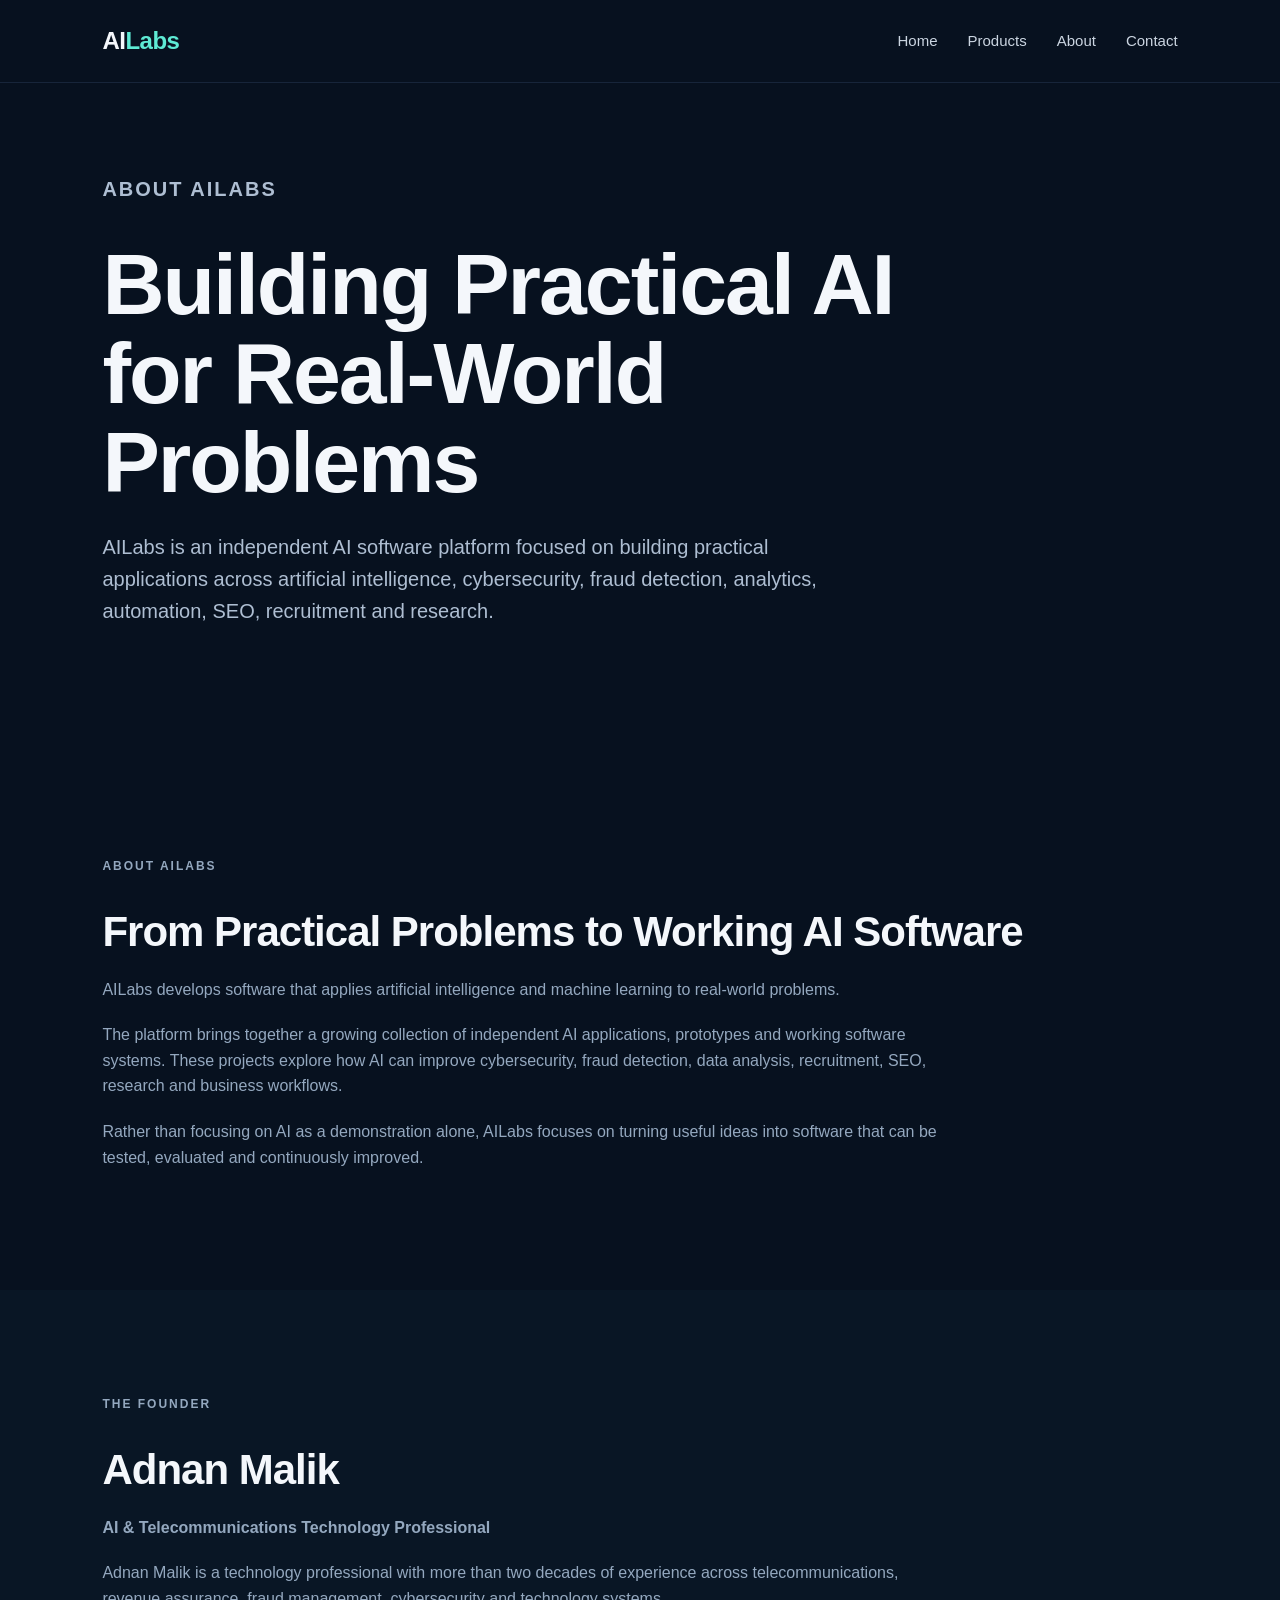
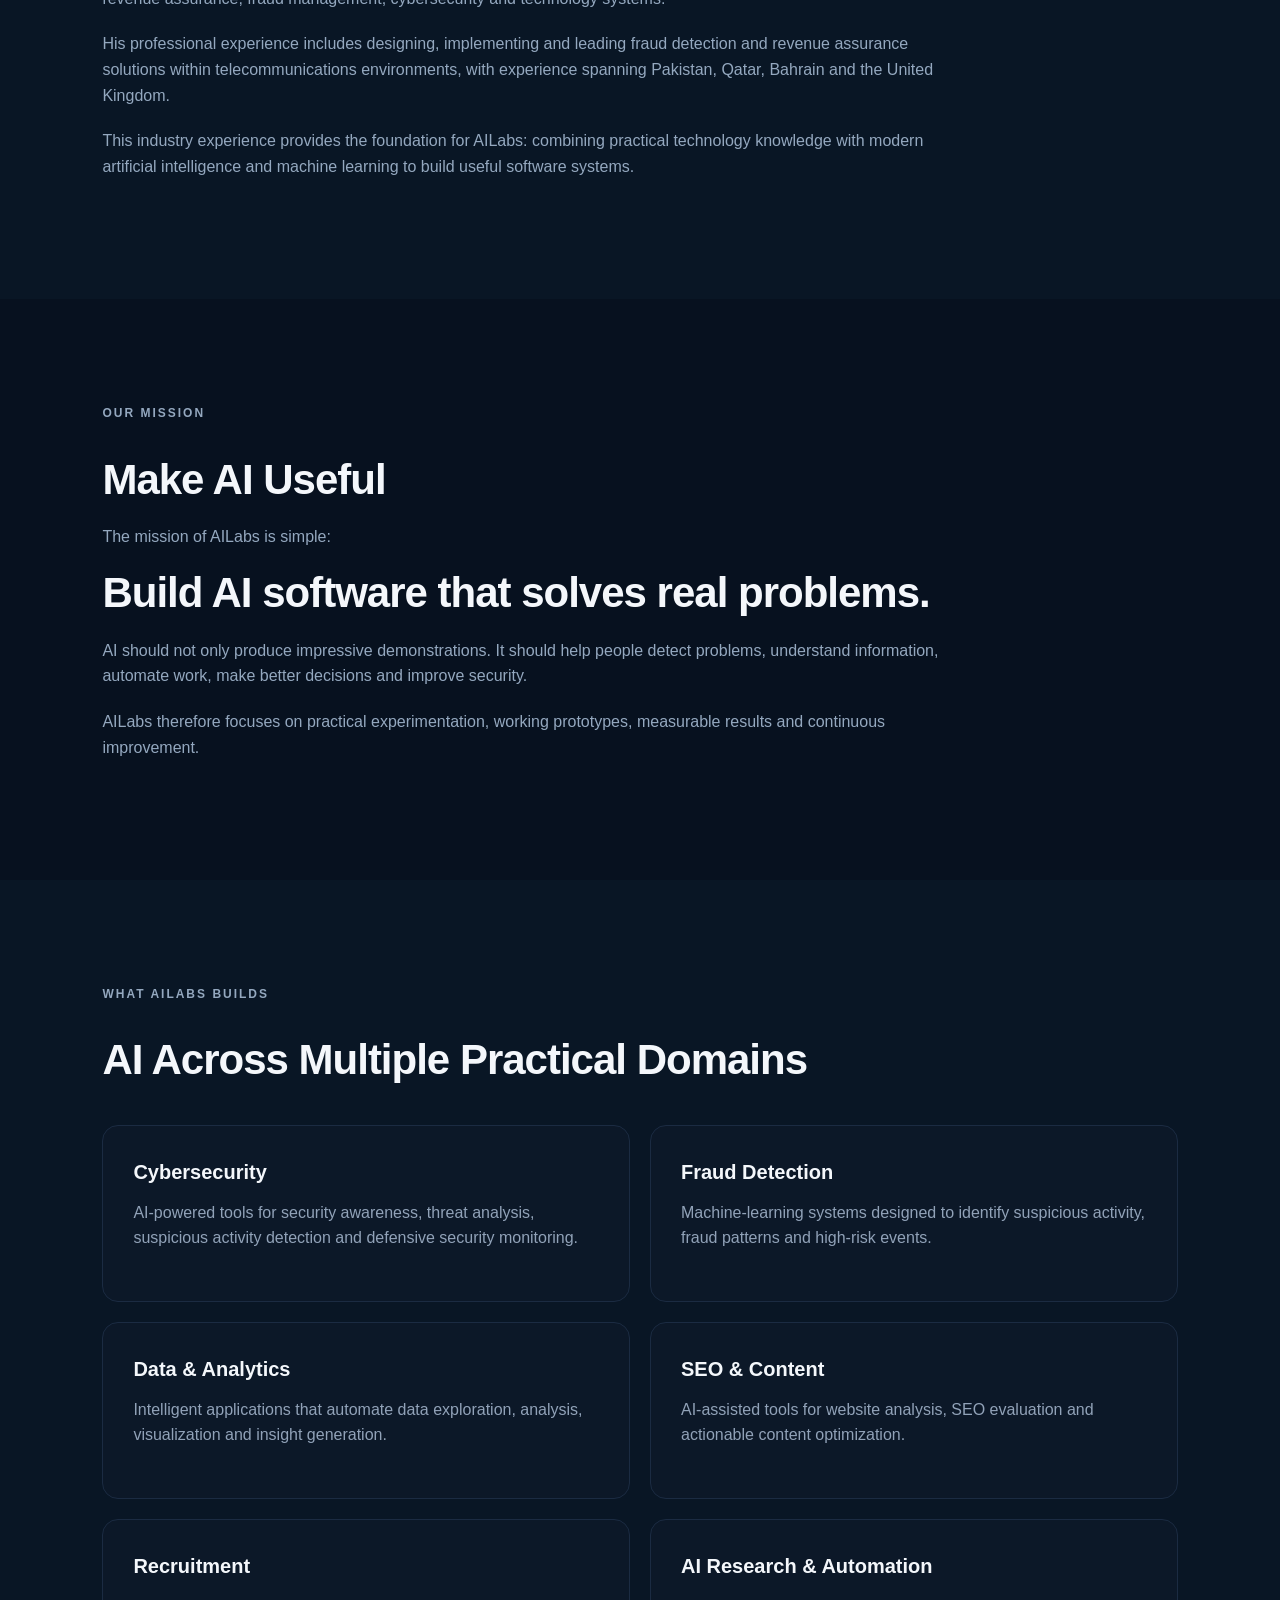
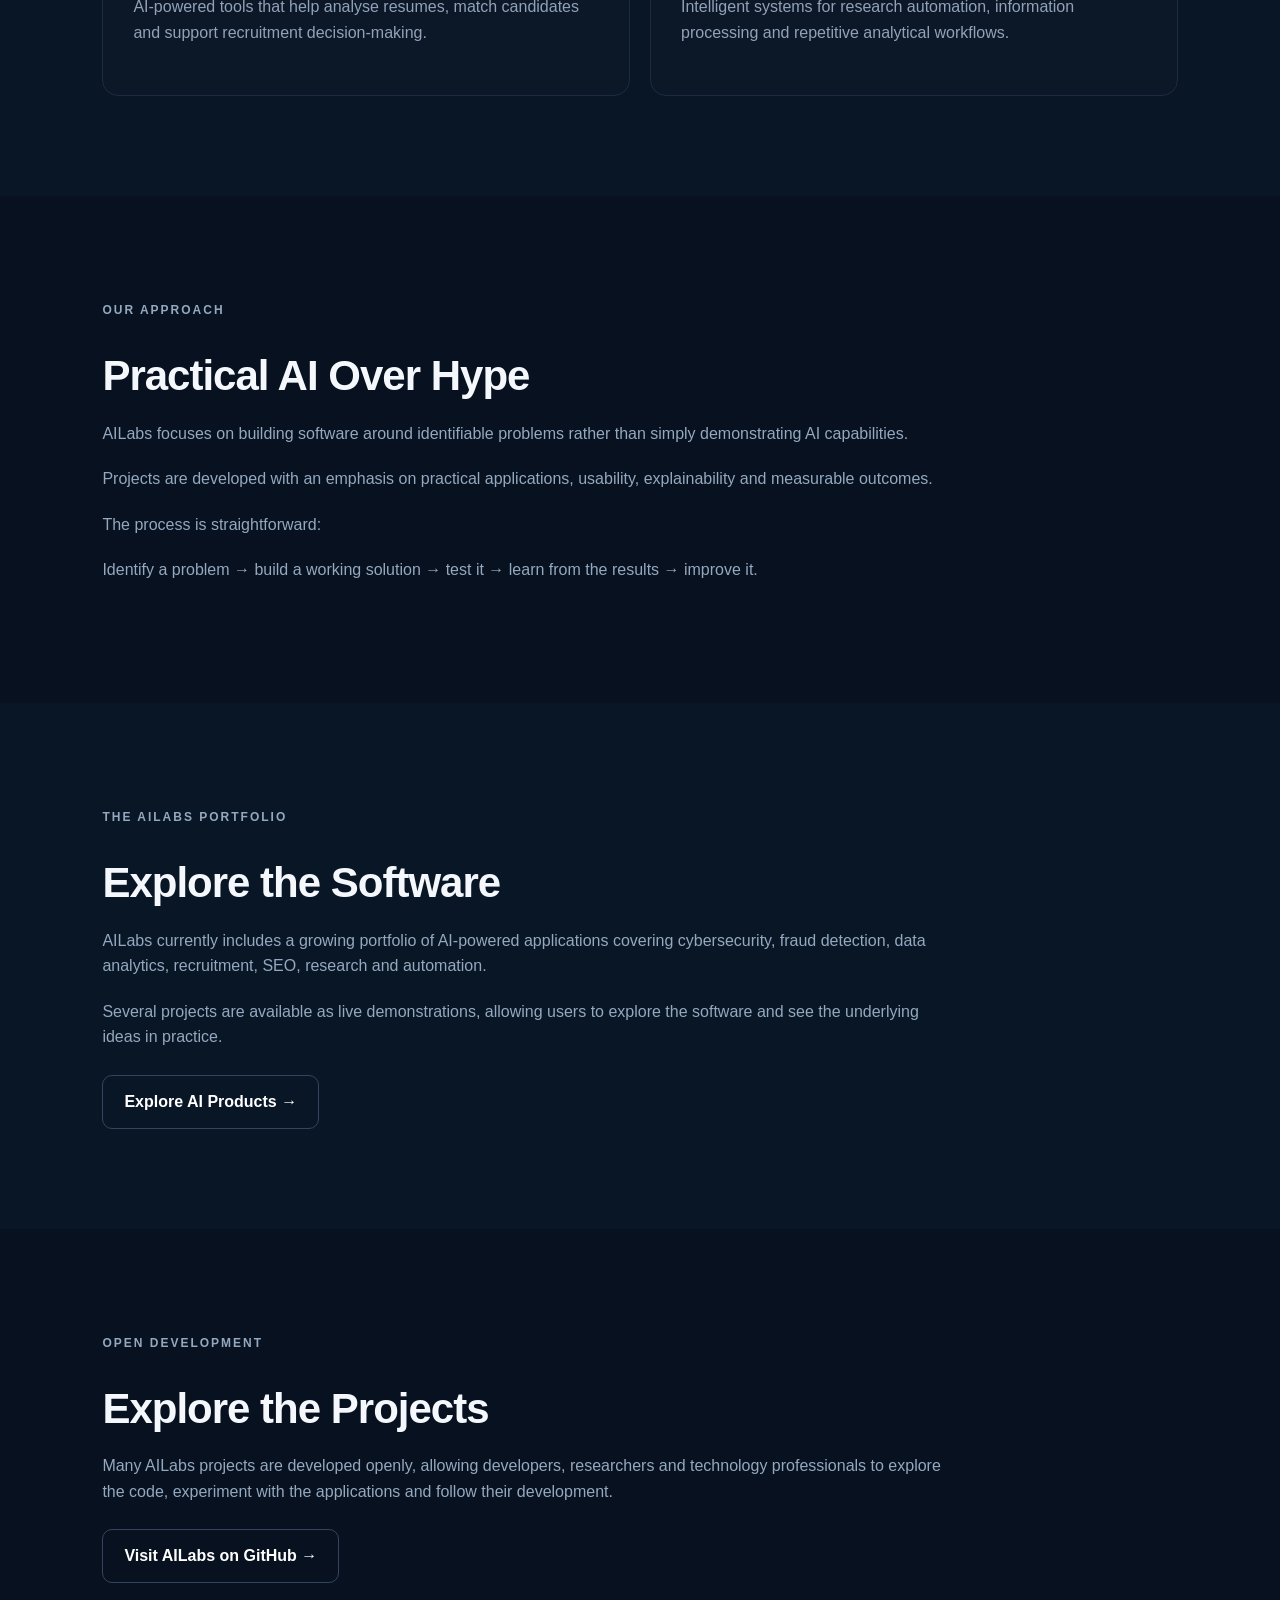
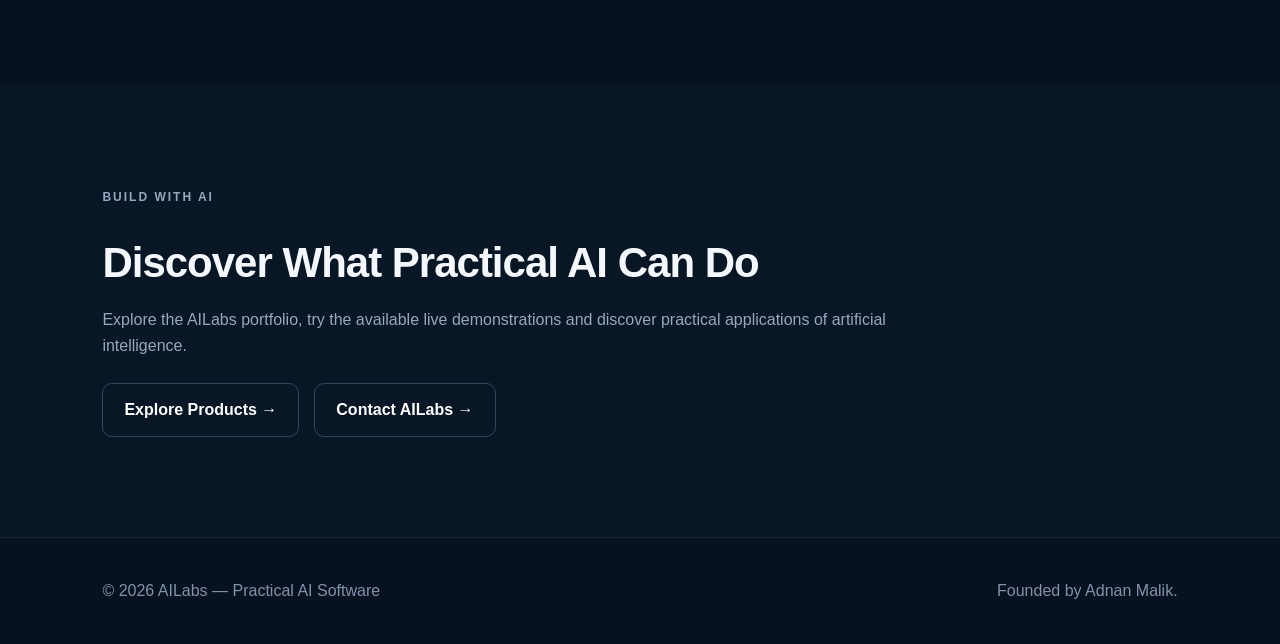
==== about.html @ 72bfc6b1 "Initial AILabs website" ====
<!DOCTYPE html>
<html lang="en">

<head>

    <meta charset="UTF-8">

    <meta
        name="viewport"
        content="width=device-width, initial-scale=1.0"
    >

    <title>About AILabs | Practical AI Software</title>

    <meta
        name="description"
        content="Learn about AILabs and its founder Adnan Malik, building practical AI software for cybersecurity, fraud detection, analytics, automation, SEO and intelligent systems."
    >

    <link
        rel="stylesheet"
        href="css/style.css"
    >

</head>


<body>


    <!-- Navigation -->

    <header>

        <nav class="navbar">

            <div class="logo">
                AI<span>Labs</span>
            </div>

            <div class="nav-links">

                <a href="index.html">
                    Home
                </a>

                <a href="products.html">
                    Products
                </a>

                <a href="about.html">
                    About
                </a>

                <a href="contact.html">
                    Contact
                </a>

            </div>

        </nav>

    </header>



    <!-- About Hero -->

    <section class="hero">

        <div class="hero-content">

            <p class="eyebrow">
                ABOUT AILABS
            </p>

            <h1>
                Building Practical AI
                for Real-World Problems
            </h1>

            <p class="hero-text">

                AILabs is an independent AI software platform focused
                on building practical applications across artificial
                intelligence, cybersecurity, fraud detection, analytics,
                automation, SEO, recruitment and research.

            </p>

        </div>

    </section>



    <!-- About AILabs -->

    <section class="section">

        <div class="section-content">

            <p class="eyebrow">
                ABOUT AILABS
            </p>

            <h2>
                From Practical Problems to Working AI Software
            </h2>

            <p>

                AILabs develops software that applies artificial
                intelligence and machine learning to real-world
                problems.

            </p>

            <p>

                The platform brings together a growing collection of
                independent AI applications, prototypes and working
                software systems. These projects explore how AI can
                improve cybersecurity, fraud detection, data analysis,
                recruitment, SEO, research and business workflows.

            </p>

            <p>

                Rather than focusing on AI as a demonstration alone,
                AILabs focuses on turning useful ideas into software
                that can be tested, evaluated and continuously improved.

            </p>

        </div>

    </section>



    <!-- Founder -->

    <section class="section section-alt">

        <div class="section-content">

            <p class="eyebrow">
                THE FOUNDER
            </p>

            <h2>
                Adnan Malik
            </h2>

            <p>

                <strong>
                    AI & Telecommunications Technology Professional
                </strong>

            </p>

            <p>

                Adnan Malik is a technology professional with more than
                two decades of experience across telecommunications,
                revenue assurance, fraud management, cybersecurity and
                technology systems.

            </p>

            <p>

                His professional experience includes designing,
                implementing and leading fraud detection and revenue
                assurance solutions within telecommunications
                environments, with experience spanning Pakistan,
                Qatar, Bahrain and the United Kingdom.

            </p>

            <p>

                This industry experience provides the foundation for
                AILabs: combining practical technology knowledge with
                modern artificial intelligence and machine learning
                to build useful software systems.

            </p>

        </div>

    </section>



    <!-- Mission -->

    <section class="section">

        <div class="section-content">

            <p class="eyebrow">
                OUR MISSION
            </p>

            <h2>
                Make AI Useful
            </h2>

            <p>

                The mission of AILabs is simple:

            </p>

            <h2>
                Build AI software that solves real problems.
            </h2>

            <p>

                AI should not only produce impressive demonstrations.
                It should help people detect problems, understand
                information, automate work, make better decisions and
                improve security.

            </p>

            <p>

                AILabs therefore focuses on practical experimentation,
                working prototypes, measurable results and continuous
                improvement.

            </p>

        </div>

    </section>



    <!-- What We Build -->

    <section class="section section-alt">

        <div class="section-content">

            <p class="eyebrow">
                WHAT AILABS BUILDS
            </p>

            <h2>
                AI Across Multiple Practical Domains
            </h2>


            <div class="cards">


                <div class="card">

                    <h3>
                        Cybersecurity
                    </h3>

                    <p>

                        AI-powered tools for security awareness,
                        threat analysis, suspicious activity detection
                        and defensive security monitoring.

                    </p>

                </div>



                <div class="card">

                    <h3>
                        Fraud Detection
                    </h3>

                    <p>

                        Machine-learning systems designed to identify
                        suspicious activity, fraud patterns and
                        high-risk events.

                    </p>

                </div>



                <div class="card">

                    <h3>
                        Data & Analytics
                    </h3>

                    <p>

                        Intelligent applications that automate data
                        exploration, analysis, visualization and
                        insight generation.

                    </p>

                </div>



                <div class="card">

                    <h3>
                        SEO & Content
                    </h3>

                    <p>

                        AI-assisted tools for website analysis,
                        SEO evaluation and actionable content
                        optimization.

                    </p>

                </div>



                <div class="card">

                    <h3>
                        Recruitment
                    </h3>

                    <p>

                        AI-powered tools that help analyse resumes,
                        match candidates and support recruitment
                        decision-making.

                    </p>

                </div>



                <div class="card">

                    <h3>
                        AI Research & Automation
                    </h3>

                    <p>

                        Intelligent systems for research automation,
                        information processing and repetitive
                        analytical workflows.

                    </p>

                </div>


            </div>

        </div>

    </section>



    <!-- Approach -->

    <section class="section">

        <div class="section-content">

            <p class="eyebrow">
                OUR APPROACH
            </p>

            <h2>
                Practical AI Over Hype
            </h2>

            <p>

                AILabs focuses on building software around identifiable
                problems rather than simply demonstrating AI
                capabilities.

            </p>

            <p>

                Projects are developed with an emphasis on practical
                applications, usability, explainability and measurable
                outcomes.

            </p>

            <p>

                The process is straightforward:

            </p>

            <p>

                Identify a problem → build a working solution →
                test it → learn from the results → improve it.

            </p>

        </div>

    </section>



    <!-- Current Products -->

    <section class="section section-alt">

        <div class="section-content">

            <p class="eyebrow">
                THE AILABS PORTFOLIO
            </p>

            <h2>
                Explore the Software
            </h2>

            <p>

                AILabs currently includes a growing portfolio of
                AI-powered applications covering cybersecurity,
                fraud detection, data analytics, recruitment, SEO,
                research and automation.

            </p>

            <p>

                Several projects are available as live demonstrations,
                allowing users to explore the software and see the
                underlying ideas in practice.

            </p>

            <div class="button-container">

                <a
                    href="products.html"
                    class="button"
                >
                    Explore AI Products →
                </a>

            </div>

        </div>

    </section>



    <!-- GitHub -->

    <section class="section">

        <div class="section-content">

            <p class="eyebrow">
                OPEN DEVELOPMENT
            </p>

            <h2>
                Explore the Projects
            </h2>

            <p>

                Many AILabs projects are developed openly, allowing
                developers, researchers and technology professionals
                to explore the code, experiment with the applications
                and follow their development.

            </p>

            <div class="button-container">

                <a
                    href="https://github.com/adnanmalik83"
                    target="_blank"
                    rel="noopener noreferrer"
                    class="button"
                >
                    Visit AILabs on GitHub →
                </a>

            </div>

        </div>

    </section>



    <!-- Final CTA -->

    <section class="section section-alt">

        <div class="section-content">

            <p class="eyebrow">
                BUILD WITH AI
            </p>

            <h2>
                Discover What Practical AI Can Do
            </h2>

            <p>

                Explore the AILabs portfolio, try the available live
                demonstrations and discover practical applications
                of artificial intelligence.

            </p>

            <div class="button-container">

                <a
                    href="products.html"
                    class="button"
                >
                    Explore Products →
                </a>

                <a
                    href="contact.html"
                    class="button"
                >
                    Contact AILabs →
                </a>

            </div>

        </div>

    </section>



    <!-- Footer -->

    <footer>

        <p>
            © 2026 AILabs — Practical AI Software
        </p>

        <p>
            Founded by Adnan Malik.
        </p>

    </footer>


</body>

</html>
---- css/style.css ----
/* =========================================================
   AILABS — GLOBAL STYLES
   Practical AI Software for Real-World Problems
   ========================================================= */


/* =========================================================
   RESET
   ========================================================= */

* {
    margin: 0;
    padding: 0;
    box-sizing: border-box;
}


/* =========================================================
   BASE
   ========================================================= */

html {
    scroll-behavior: smooth;
}

body {
    font-family: Arial, Helvetica, sans-serif;
    background: #07111f;
    color: #f4f7fb;
    line-height: 1.6;
    overflow-x: hidden;
}

a {
    transition:
        color 0.2s ease,
        background 0.2s ease,
        border-color 0.2s ease,
        transform 0.2s ease;
}

p {
    line-height: 1.6;
}


/* =========================================================
   NAVIGATION
   ========================================================= */

header {
    width: 100%;
}

.navbar {
    display: flex;
    justify-content: space-between;
    align-items: center;
    padding: 22px 8%;
    border-bottom: 1px solid #17253a;
    background: #07111f;
}

.logo {
    font-size: 24px;
    font-weight: 700;
    letter-spacing: -0.5px;
    white-space: nowrap;
}

.logo span {
    color: #5eead4;
}

nav,
.nav-links {
    display: flex;
    align-items: center;
    gap: 30px;
}

nav a,
.nav-links a {
    text-decoration: none;
    color: #cbd5e1;
    font-size: 15px;
    font-weight: 500;
}

nav a:hover,
.nav-links a:hover {
    color: #5eead4;
}


/* =========================================================
   HERO
   ========================================================= */

.hero {
    min-height: 620px;
    display: flex;
    align-items: center;
    padding: 90px 8%;
    position: relative;
}

.hero-content {
    max-width: 900px;
}

.badge,
.eyebrow {
    display: inline-block;
    color: #5eead4;
    font-size: 12px;
    font-weight: 600;
    letter-spacing: 2px;
}

.badge {
    margin-bottom: 25px;
    padding: 8px 14px;
    border: 1px solid #29405e;
    border-radius: 50px;
}

.hero h1 {
    max-width: 950px;
    font-size: clamp(48px, 7vw, 86px);
    line-height: 1.03;
    letter-spacing: -2px;
    margin-bottom: 25px;
}

.hero p,
.hero-text {
    max-width: 750px;
    font-size: 20px;
    color: #aebed2;
    margin-bottom: 35px;
}


/* =========================================================
   HERO / BUTTON ACTIONS
   ========================================================= */

.hero-actions,
.hero-buttons,
.button-container {
    display: flex;
    gap: 15px;
    flex-wrap: wrap;
    align-items: center;
}

.button-container {
    margin-top: 25px;
}

.button {
    display: inline-block;
    padding: 13px 21px;
    border-radius: 10px;
    text-decoration: none;
    font-weight: 600;
    border: 1px solid #33465e;
    color: #ffffff;
    cursor: pointer;
}

.button:hover {
    transform: translateY(-2px);
}

.button.primary,
.primary {
    background: #5eead4;
    border-color: #5eead4;
    color: #061018;
}

.button.primary:hover,
.primary:hover {
    background: #7af1df;
    color: #061018;
}

.button.secondary,
.secondary {
    border: 1px solid #33465e;
    color: #ffffff;
    background: transparent;
}

.button.secondary:hover,
.secondary:hover {
    border-color: #5eead4;
    color: #5eead4;
}


/* =========================================================
   EXPLORE PRODUCTS BUTTON
   ========================================================= */

.explore-products-button {
    margin-top: 50px;
    justify-content: center;
}


/* =========================================================
   GENERAL SECTIONS
   ========================================================= */

.section,
.products-preview,
.assistant-section {
    padding: 100px 8%;
}

.section-alt {
    background: #091625;
}

.section-content {
    max-width: 1100px;
    margin: 0 auto;
}

.section-heading {
    max-width: 800px;
    margin: 0 auto 50px;
}

.section-heading span {
    font-size: 12px;
    letter-spacing: 2px;
    color: #5eead4;
}

.section-heading h2,
.section-content h2 {
    margin: 12px 0 20px;
    font-size: 42px;
    line-height: 1.15;
    letter-spacing: -1px;
}

.section-heading p,
.section-content > p {
    color: #94a8bf;
}

.section-content > p {
    max-width: 850px;
    margin-bottom: 20px;
}


/* =========================================================
   CARDS
   ========================================================= */

.cards {
    display: grid;
    grid-template-columns: repeat(2, minmax(0, 1fr));
    gap: 20px;
    margin-top: 40px;
}

.card {
    padding: 30px;
    background: #0c1828;
    border: 1px solid #1b2b42;
    border-radius: 16px;
    transition:
        transform 0.2s ease,
        border-color 0.2s ease,
        background 0.2s ease;
}

.card:hover {
    transform: translateY(-4px);
    border-color: #2e4969;
    background: #0e1c2e;
}

.card h3 {
    margin-bottom: 12px;
    font-size: 20px;
}

.card p {
    color: #91a2b8;
    margin-bottom: 20px;
}

.card .button {
    margin-top: 5px;
}


/* =========================================================
   PRODUCT GRID
   ========================================================= */

.product-grid {
    display: grid;
    grid-template-columns:
        repeat(auto-fit, minmax(270px, 1fr));
    gap: 22px;
}

.product-card {
    display: flex;
    flex-direction: column;
    padding: 30px;
    background: #0c1828;
    border: 1px solid #1b2b42;
    border-radius: 16px;
    min-height: 100%;
    transition:
        transform 0.2s ease,
        border-color 0.2s ease,
        box-shadow 0.2s ease;
}

.product-card:hover {
    transform: translateY(-5px);
    border-color: #2e4969;
    box-shadow: 0 12px 35px rgba(0, 0, 0, 0.2);
}

.product-icon {
    font-size: 36px;
    margin-bottom: 20px;
}

.product-card h3 {
    margin-bottom: 12px;
    line-height: 1.3;
    font-size: 21px;
}

.product-card p {
    color: #91a2b8;
    margin-bottom: 16px;
}

.product-card p strong {
    color: #cbd5e1;
}

.product-actions {
    display: flex;
    gap: 12px;
    align-items: center;
    flex-wrap: wrap;
    margin-top: auto;
    padding-top: 12px;
}

.product-actions a {
    color: #5eead4;
    text-decoration: none;
    font-weight: 600;
}

.product-actions a:hover {
    color: #ffffff;
}

.product-actions .demo-link {
    color: #ffffff;
    background: #6c63ff;
    padding: 10px 16px;
    border-radius: 8px;
}

.product-actions .demo-link:hover {
    color: #ffffff;
    background: #817aff;
    transform: translateY(-2px);
}


/* =========================================================
   AI ASSISTANT
   ========================================================= */

.assistant-section {
    background: #07111f;
}

.assistant-box {
    max-width: 850px;
    margin: 0 auto;
    background: #0c1828;
    border: 1px solid #1b2b42;
    border-radius: 18px;
    padding: 25px;
}

.assistant-message {
    color: #cbd5e1;
    margin-bottom: 20px;
    line-height: 1.7;
}

.assistant-input {
    display: flex;
    gap: 10px;
}

.assistant-input input {
    flex: 1;
    min-width: 0;
    padding: 14px;
    border-radius: 8px;
    border: 1px solid #2a3b53;
    background: #081321;
    color: #ffffff;
    outline: none;
}

.assistant-input input::placeholder {
    color: #71839a;
}

.assistant-input input:focus {
    border-color: #5eead4;
}

.assistant-input button {
    border: none;
    padding: 14px 22px;
    border-radius: 8px;
    background: #5eead4;
    color: #061018;
    font-weight: 600;
    cursor: pointer;
}

.assistant-input button:hover {
    background: #7af1df;
}


/* =========================================================
   FOOTER
   ========================================================= */

footer {
    padding: 40px 8%;
    border-top: 1px solid #17253a;
    display: flex;
    justify-content: space-between;
    align-items: center;
    gap: 20px;
    color: #8193aa;
    background: #07111f;
}

footer p {
    margin: 0;
}

footer a {
    color: #5eead4;
    text-decoration: none;
}

footer a:hover {
    color: #ffffff;
}


/* =========================================================
   RESPONSIVE — TABLET
   ========================================================= */

@media (max-width: 900px) {

    .navbar {
        padding: 20px 6%;
    }

    .hero {
        padding: 80px 6%;
        min-height: 560px;
    }

    .section,
    .products-preview,
    .assistant-section {
        padding: 80px 6%;
    }

    .hero h1 {
        font-size: clamp(44px, 8vw, 68px);
    }

    .cards {
        grid-template-columns: 1fr;
    }

}


/* =========================================================
   RESPONSIVE — MOBILE
   ========================================================= */

@media (max-width: 700px) {

    .navbar {
        flex-direction: column;
        gap: 18px;
        padding: 20px 5%;
    }

    nav,
    .nav-links {
        gap: 16px;
        flex-wrap: wrap;
        justify-content: center;
    }

    nav a,
    .nav-links a {
        font-size: 14px;
    }

    .hero {
        min-height: auto;
        padding: 75px 5%;
    }

    .hero h1 {
        font-size: 46px;
        letter-spacing: -1.5px;
    }

    .hero p,
    .hero-text {
        font-size: 17px;
    }

    .section,
    .products-preview,
    .assistant-section {
        padding: 70px 5%;
    }

    .section-heading h2,
    .section-content h2 {
        font-size: 34px;
    }

    .product-grid {
        grid-template-columns: 1fr;
    }

    .product-card {
        padding: 25px;
    }

    .cards {
        grid-template-columns: 1fr;
    }

    .card {
        padding: 25px;
    }

    .hero-actions,
    .hero-buttons,
    .button-container {
        flex-direction: column;
        align-items: stretch;
    }

    .hero-actions .button,
    .hero-buttons .button,
    .button-container .button {
        text-align: center;
        width: 100%;
    }

    .assistant-input {
        flex-direction: column;
    }

    .assistant-input button {
        width: 100%;
    }

    footer {
        flex-direction: column;
        align-items: flex-start;
        padding: 35px 5%;
    }

}


/* =========================================================
   RESPONSIVE — SMALL PHONES
   ========================================================= */

@media (max-width: 420px) {

    .logo {
        font-size: 22px;
    }

    nav,
    .nav-links {
        gap: 12px;
    }

    nav a,
    .nav-links a {
        font-size: 13px;
    }

    .hero h1 {
        font-size: 39px;
    }

    .hero p,
    .hero-text {
        font-size: 16px;
    }

    .section-heading h2,
    .section-content h2 {
        font-size: 30px;
    }

    .product-card {
        padding: 22px;
    }

}
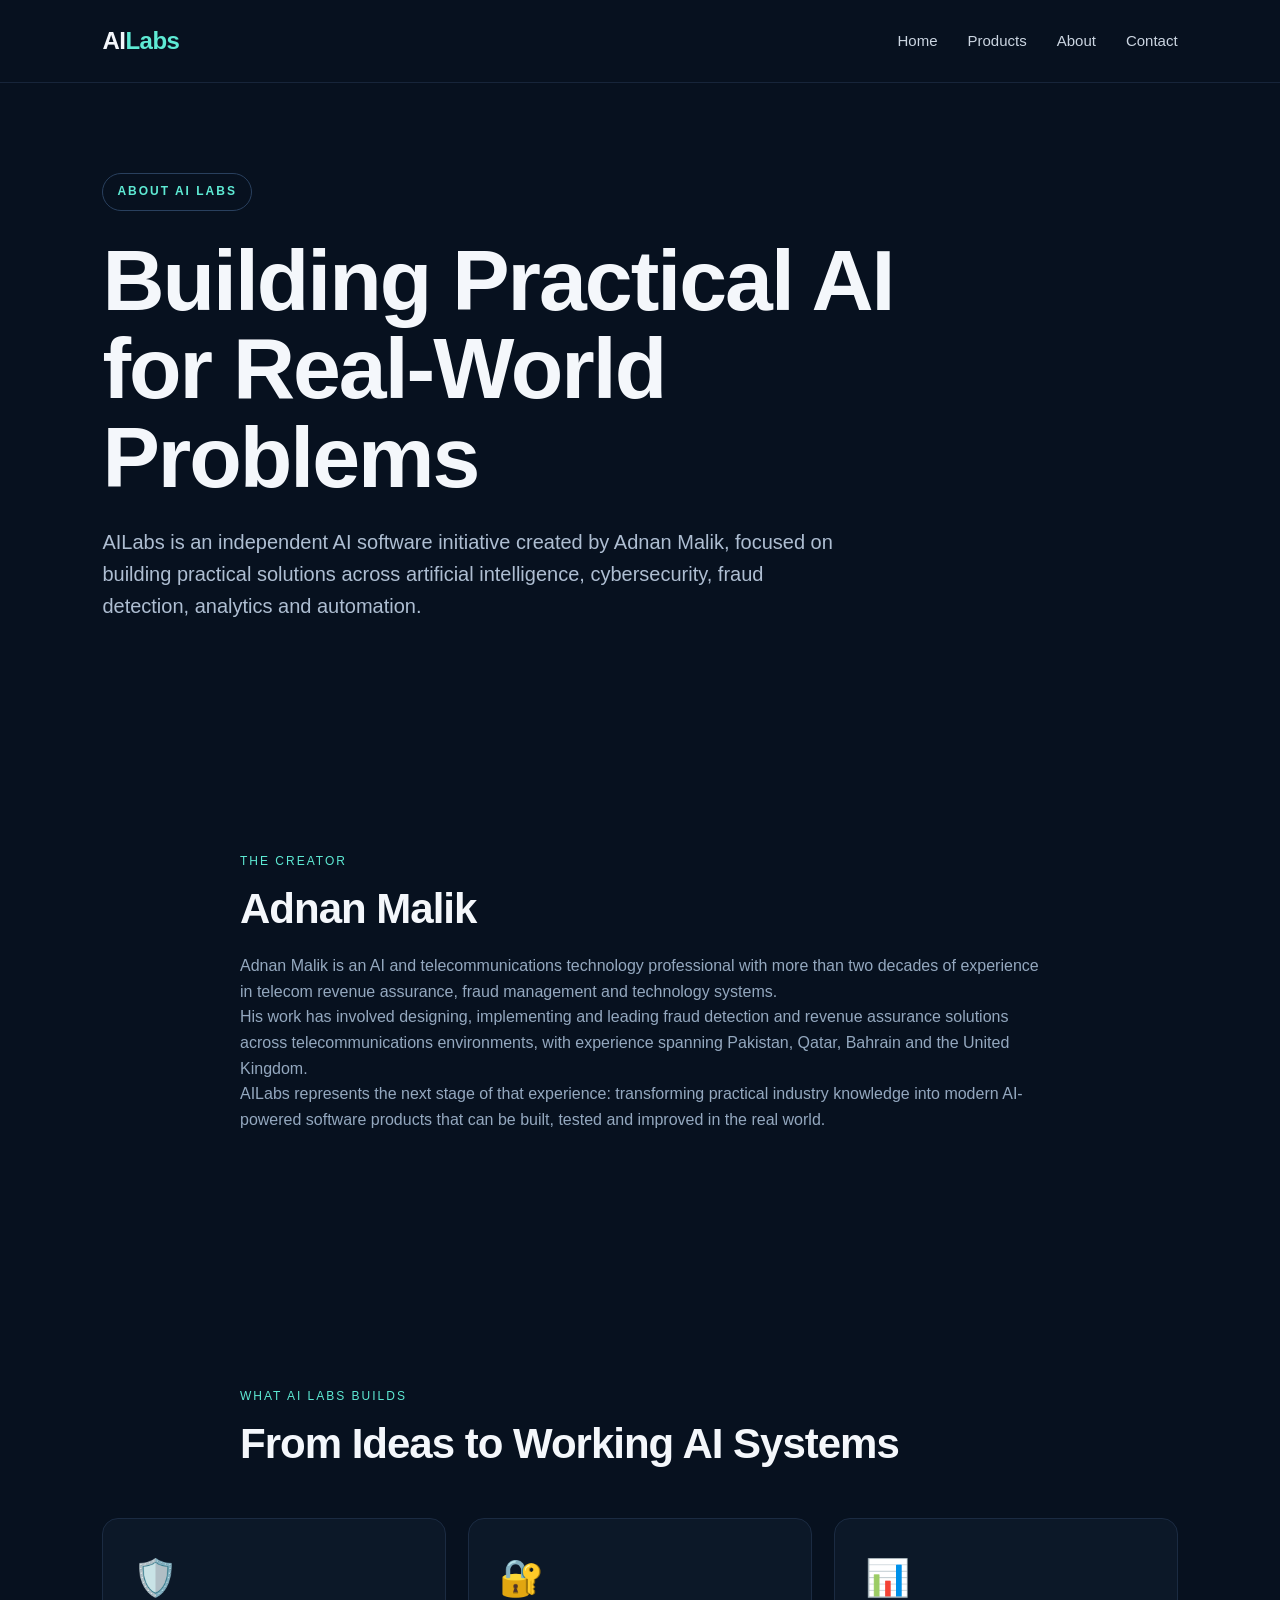
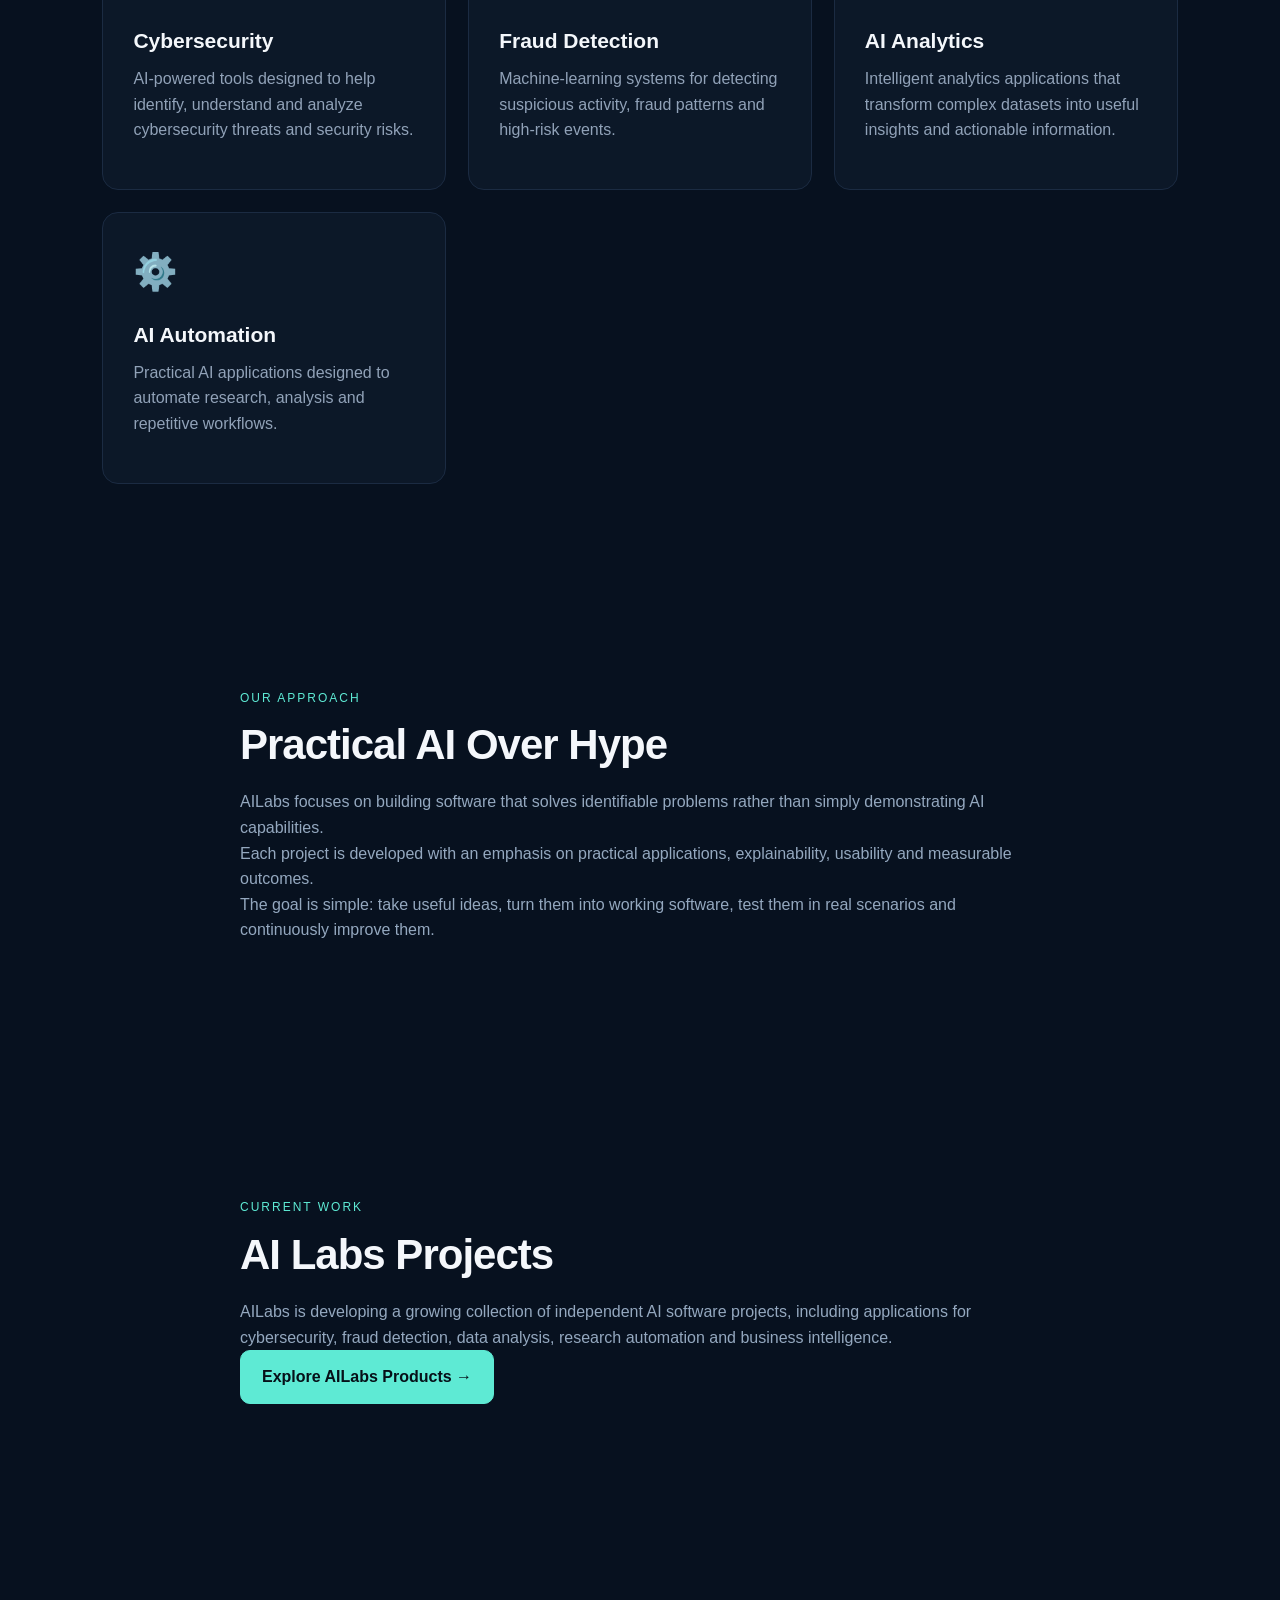
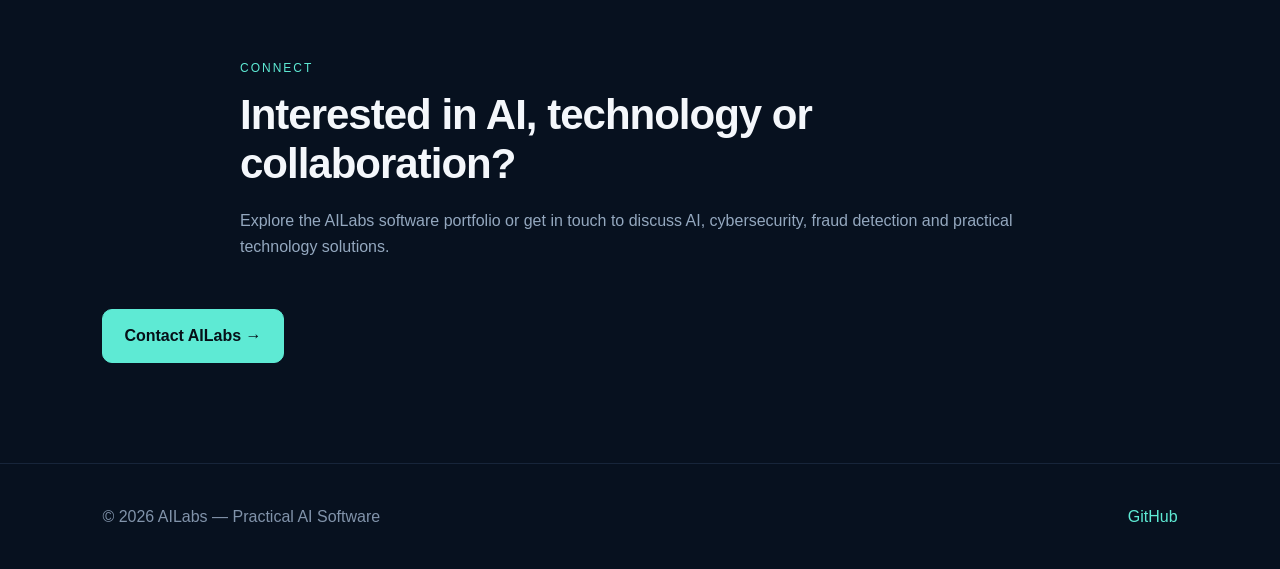
==== commit 222ef861: "Polish AILabs website and add SEO metadata" ====
--- a/about.html
+++ b/about.html
@@ -1,4 +1,3 @@
-
 <!DOCTYPE html>
 <html lang="en">
 
@@ -11,12 +10,87 @@
         content="width=device-width, initial-scale=1.0"
     >
 
-    <title>About AILabs | Practical AI Software</title>
+    <title>
+        About AILabs | Adnan Malik | AI Software
+    </title>
 
     <meta
         name="description"
-        content="Learn about AILabs and its founder Adnan Malik, building practical AI software for cybersecurity, fraud detection, analytics, automation, SEO and intelligent systems."
-    >
+        content="Learn about AILabs and Adnan Malik, the creator behind practical AI software for cybersecurity, fraud detection, analytics, automation and intelligent systems."
+    >
+
+    <meta
+        name="author"
+        content="Adnan Malik"
+    >
+
+    <meta
+        name="robots"
+        content="index, follow"
+    >
+
+    <link
+        rel="canonical"
+        href="https://adnanmalik83.github.io/about.html"
+    >
+
+
+    <!-- Open Graph / Social Sharing -->
+
+    <meta
+        property="og:type"
+        content="website"
+    >
+
+    <meta
+        property="og:title"
+        content="About AILabs | Adnan Malik"
+    >
+
+    <meta
+        property="og:description"
+        content="AILabs is an independent AI software initiative created by Adnan Malik, focused on practical AI, cybersecurity, fraud detection, analytics and automation."
+    >
+
+    <meta
+        property="og:url"
+        content="https://adnanmalik83.github.io/about.html"
+    >
+
+    <meta
+        property="og:site_name"
+        content="AILabs"
+    >
+
+
+    <!-- Twitter / X -->
+
+    <meta
+        name="twitter:card"
+        content="summary_large_image"
+    >
+
+    <meta
+        name="twitter:title"
+        content="About AILabs | Adnan Malik"
+    >
+
+    <meta
+        name="twitter:description"
+        content="Learn about AILabs and its founder, Adnan Malik, and the practical AI software projects being developed."
+    >
+
+
+    <!-- Favicon -->
+
+    <link
+        rel="icon"
+        href="favicon.svg"
+        type="image/svg+xml"
+    >
+
+
+    <!-- Stylesheet -->
 
     <link
         rel="stylesheet"
@@ -31,33 +105,29 @@
 
     <!-- Navigation -->
 
-    <header>
-
-        <nav class="navbar">
-
-            <div class="logo">
-                AI<span>Labs</span>
-            </div>
-
-            <div class="nav-links">
-
-                <a href="index.html">
-                    Home
-                </a>
-
-                <a href="products.html">
-                    Products
-                </a>
-
-                <a href="about.html">
-                    About
-                </a>
-
-                <a href="contact.html">
-                    Contact
-                </a>
-
-            </div>
+    <header class="navbar">
+
+        <div class="logo">
+            AI<span>Labs</span>
+        </div>
+
+        <nav>
+
+            <a href="index.html">
+                Home
+            </a>
+
+            <a href="products.html">
+                Products
+            </a>
+
+            <a href="about.html">
+                About
+            </a>
+
+            <a href="contact.html">
+                Contact
+            </a>
 
         </nav>
 
@@ -65,500 +135,290 @@
 
 
 
-    <!-- About Hero -->
-
-    <section class="hero">
-
-        <div class="hero-content">
-
-            <p class="eyebrow">
-                ABOUT AILABS
-            </p>
-
-            <h1>
-                Building Practical AI
-                for Real-World Problems
-            </h1>
-
-            <p class="hero-text">
-
-                AILabs is an independent AI software platform focused
-                on building practical applications across artificial
-                intelligence, cybersecurity, fraud detection, analytics,
-                automation, SEO, recruitment and research.
-
-            </p>
-
-        </div>
-
-    </section>
-
-
-
-    <!-- About AILabs -->
-
-    <section class="section">
-
-        <div class="section-content">
-
-            <p class="eyebrow">
-                ABOUT AILABS
-            </p>
-
-            <h2>
-                From Practical Problems to Working AI Software
-            </h2>
-
-            <p>
-
-                AILabs develops software that applies artificial
-                intelligence and machine learning to real-world
-                problems.
-
-            </p>
-
-            <p>
-
-                The platform brings together a growing collection of
-                independent AI applications, prototypes and working
-                software systems. These projects explore how AI can
-                improve cybersecurity, fraud detection, data analysis,
-                recruitment, SEO, research and business workflows.
-
-            </p>
-
-            <p>
-
-                Rather than focusing on AI as a demonstration alone,
-                AILabs focuses on turning useful ideas into software
-                that can be tested, evaluated and continuously improved.
-
-            </p>
-
-        </div>
-
-    </section>
-
-
-
-    <!-- Founder -->
-
-    <section class="section section-alt">
-
-        <div class="section-content">
-
-            <p class="eyebrow">
-                THE FOUNDER
-            </p>
-
-            <h2>
-                Adnan Malik
-            </h2>
-
-            <p>
-
-                <strong>
-                    AI & Telecommunications Technology Professional
-                </strong>
-
-            </p>
-
-            <p>
-
-                Adnan Malik is a technology professional with more than
-                two decades of experience across telecommunications,
-                revenue assurance, fraud management, cybersecurity and
-                technology systems.
-
-            </p>
-
-            <p>
-
-                His professional experience includes designing,
-                implementing and leading fraud detection and revenue
-                assurance solutions within telecommunications
-                environments, with experience spanning Pakistan,
-                Qatar, Bahrain and the United Kingdom.
-
-            </p>
-
-            <p>
-
-                This industry experience provides the foundation for
-                AILabs: combining practical technology knowledge with
-                modern artificial intelligence and machine learning
-                to build useful software systems.
-
-            </p>
-
-        </div>
-
-    </section>
-
-
-
-    <!-- Mission -->
-
-    <section class="section">
-
-        <div class="section-content">
-
-            <p class="eyebrow">
-                OUR MISSION
-            </p>
-
-            <h2>
-                Make AI Useful
-            </h2>
-
-            <p>
-
-                The mission of AILabs is simple:
-
-            </p>
-
-            <h2>
-                Build AI software that solves real problems.
-            </h2>
-
-            <p>
-
-                AI should not only produce impressive demonstrations.
-                It should help people detect problems, understand
-                information, automate work, make better decisions and
-                improve security.
-
-            </p>
-
-            <p>
-
-                AILabs therefore focuses on practical experimentation,
-                working prototypes, measurable results and continuous
-                improvement.
-
-            </p>
-
-        </div>
-
-    </section>
-
-
-
-    <!-- What We Build -->
-
-    <section class="section section-alt">
-
-        <div class="section-content">
-
-            <p class="eyebrow">
-                WHAT AILABS BUILDS
-            </p>
-
-            <h2>
-                AI Across Multiple Practical Domains
-            </h2>
-
-
-            <div class="cards">
-
-
-                <div class="card">
+    <main>
+
+
+        <!-- About Hero -->
+
+        <section class="hero">
+
+            <div class="hero-content">
+
+                <div class="badge">
+                    ABOUT AI LABS
+                </div>
+
+                <h1>
+                    Building Practical AI
+                    for Real-World Problems
+                </h1>
+
+                <p>
+                    AILabs is an independent AI software initiative
+                    created by Adnan Malik, focused on building
+                    practical solutions across artificial intelligence,
+                    cybersecurity, fraud detection, analytics
+                    and automation.
+                </p>
+
+            </div>
+
+        </section>
+
+
+
+        <!-- Founder -->
+
+        <section class="products-preview">
+
+            <div class="section-heading">
+
+                <span>
+                    THE CREATOR
+                </span>
+
+                <h2>
+                    Adnan Malik
+                </h2>
+
+                <p>
+                    Adnan Malik is an AI and telecommunications
+                    technology professional with more than two
+                    decades of experience in telecom revenue
+                    assurance, fraud management and technology
+                    systems.
+                </p>
+
+                <p>
+                    His work has involved designing, implementing
+                    and leading fraud detection and revenue
+                    assurance solutions across telecommunications
+                    environments, with experience spanning
+                    Pakistan, Qatar, Bahrain and the United Kingdom.
+                </p>
+
+                <p>
+                    AILabs represents the next stage of that
+                    experience: transforming practical industry
+                    knowledge into modern AI-powered software
+                    products that can be built, tested and improved
+                    in the real world.
+                </p>
+
+            </div>
+
+        </section>
+
+
+
+        <!-- What We Build -->
+
+        <section class="products-preview">
+
+            <div class="section-heading">
+
+                <span>
+                    WHAT AI LABS BUILDS
+                </span>
+
+                <h2>
+                    From Ideas to Working AI Systems
+                </h2>
+
+            </div>
+
+
+            <div class="product-grid">
+
+
+                <article class="product-card">
+
+                    <div class="product-icon">
+                        🛡️
+                    </div>
 
                     <h3>
                         Cybersecurity
                     </h3>
 
                     <p>
-
-                        AI-powered tools for security awareness,
-                        threat analysis, suspicious activity detection
-                        and defensive security monitoring.
-
+                        AI-powered tools designed to help identify,
+                        understand and analyze cybersecurity threats
+                        and security risks.
                     </p>
 
-                </div>
-
-
-
-                <div class="card">
+                </article>
+
+
+                <article class="product-card">
+
+                    <div class="product-icon">
+                        🔐
+                    </div>
 
                     <h3>
                         Fraud Detection
                     </h3>
 
                     <p>
-
-                        Machine-learning systems designed to identify
+                        Machine-learning systems for detecting
                         suspicious activity, fraud patterns and
                         high-risk events.
-
                     </p>
 
-                </div>
-
-
-
-                <div class="card">
+                </article>
+
+
+                <article class="product-card">
+
+                    <div class="product-icon">
+                        📊
+                    </div>
 
                     <h3>
-                        Data & Analytics
+                        AI Analytics
                     </h3>
 
                     <p>
-
-                        Intelligent applications that automate data
-                        exploration, analysis, visualization and
-                        insight generation.
-
+                        Intelligent analytics applications that
+                        transform complex datasets into useful
+                        insights and actionable information.
                     </p>
 
-                </div>
-
-
-
-                <div class="card">
+                </article>
+
+
+                <article class="product-card">
+
+                    <div class="product-icon">
+                        ⚙️
+                    </div>
 
                     <h3>
-                        SEO & Content
+                        AI Automation
                     </h3>
 
                     <p>
-
-                        AI-assisted tools for website analysis,
-                        SEO evaluation and actionable content
-                        optimization.
-
+                        Practical AI applications designed to
+                        automate research, analysis and repetitive
+                        workflows.
                     </p>
 
-                </div>
-
-
-
-                <div class="card">
-
-                    <h3>
-                        Recruitment
-                    </h3>
-
-                    <p>
-
-                        AI-powered tools that help analyse resumes,
-                        match candidates and support recruitment
-                        decision-making.
-
-                    </p>
-
-                </div>
-
-
-
-                <div class="card">
-
-                    <h3>
-                        AI Research & Automation
-                    </h3>
-
-                    <p>
-
-                        Intelligent systems for research automation,
-                        information processing and repetitive
-                        analytical workflows.
-
-                    </p>
-
-                </div>
-
-
-            </div>
-
-        </div>
-
-    </section>
-
-
-
-    <!-- Approach -->
-
-    <section class="section">
-
-        <div class="section-content">
-
-            <p class="eyebrow">
-                OUR APPROACH
-            </p>
-
-            <h2>
-                Practical AI Over Hype
-            </h2>
-
-            <p>
-
-                AILabs focuses on building software around identifiable
-                problems rather than simply demonstrating AI
-                capabilities.
-
-            </p>
-
-            <p>
-
-                Projects are developed with an emphasis on practical
-                applications, usability, explainability and measurable
-                outcomes.
-
-            </p>
-
-            <p>
-
-                The process is straightforward:
-
-            </p>
-
-            <p>
-
-                Identify a problem → build a working solution →
-                test it → learn from the results → improve it.
-
-            </p>
-
-        </div>
-
-    </section>
-
-
-
-    <!-- Current Products -->
-
-    <section class="section section-alt">
-
-        <div class="section-content">
-
-            <p class="eyebrow">
-                THE AILABS PORTFOLIO
-            </p>
-
-            <h2>
-                Explore the Software
-            </h2>
-
-            <p>
-
-                AILabs currently includes a growing portfolio of
-                AI-powered applications covering cybersecurity,
-                fraud detection, data analytics, recruitment, SEO,
-                research and automation.
-
-            </p>
-
-            <p>
-
-                Several projects are available as live demonstrations,
-                allowing users to explore the software and see the
-                underlying ideas in practice.
-
-            </p>
-
-            <div class="button-container">
+                </article>
+
+
+            </div>
+
+        </section>
+
+
+
+        <!-- Philosophy -->
+
+        <section class="assistant-section">
+
+            <div class="section-heading">
+
+                <span>
+                    OUR APPROACH
+                </span>
+
+                <h2>
+                    Practical AI Over Hype
+                </h2>
+
+                <p>
+                    AILabs focuses on building software that solves
+                    identifiable problems rather than simply
+                    demonstrating AI capabilities.
+                </p>
+
+                <p>
+                    Each project is developed with an emphasis on
+                    practical applications, explainability,
+                    usability and measurable outcomes.
+                </p>
+
+                <p>
+                    The goal is simple: take useful ideas, turn them
+                    into working software, test them in real scenarios
+                    and continuously improve them.
+                </p>
+
+            </div>
+
+        </section>
+
+
+
+        <!-- Current Work -->
+
+        <section class="products-preview">
+
+            <div class="section-heading">
+
+                <span>
+                    CURRENT WORK
+                </span>
+
+                <h2>
+                    AI Labs Projects
+                </h2>
+
+                <p>
+                    AILabs is developing a growing collection of
+                    independent AI software projects, including
+                    applications for cybersecurity, fraud detection,
+                    data analysis, research automation and
+                    business intelligence.
+                </p>
 
                 <a
                     href="products.html"
-                    class="button"
+                    class="button primary"
                 >
-                    Explore AI Products →
+                    Explore AILabs Products →
                 </a>
 
             </div>
 
-        </div>
-
-    </section>
-
-
-
-    <!-- GitHub -->
-
-    <section class="section">
-
-        <div class="section-content">
-
-            <p class="eyebrow">
-                OPEN DEVELOPMENT
-            </p>
-
-            <h2>
-                Explore the Projects
-            </h2>
-
-            <p>
-
-                Many AILabs projects are developed openly, allowing
-                developers, researchers and technology professionals
-                to explore the code, experiment with the applications
-                and follow their development.
-
-            </p>
-
-            <div class="button-container">
-
-                <a
-                    href="https://github.com/adnanmalik83"
-                    target="_blank"
-                    rel="noopener noreferrer"
-                    class="button"
-                >
-                    Visit AILabs on GitHub →
-                </a>
-
-            </div>
-
-        </div>
-
-    </section>
-
-
-
-    <!-- Final CTA -->
-
-    <section class="section section-alt">
-
-        <div class="section-content">
-
-            <p class="eyebrow">
-                BUILD WITH AI
-            </p>
-
-            <h2>
-                Discover What Practical AI Can Do
-            </h2>
-
-            <p>
-
-                Explore the AILabs portfolio, try the available live
-                demonstrations and discover practical applications
-                of artificial intelligence.
-
-            </p>
-
-            <div class="button-container">
-
-                <a
-                    href="products.html"
-                    class="button"
-                >
-                    Explore Products →
-                </a>
-
-                <a
-                    href="contact.html"
-                    class="button"
-                >
-                    Contact AILabs →
-                </a>
-
-            </div>
-
-        </div>
-
-    </section>
+        </section>
+
+
+
+        <!-- Founder CTA -->
+
+        <section class="assistant-section">
+
+            <div class="section-heading">
+
+                <span>
+                    CONNECT
+                </span>
+
+                <h2>
+                    Interested in AI, technology or collaboration?
+                </h2>
+
+                <p>
+                    Explore the AILabs software portfolio or get in
+                    touch to discuss AI, cybersecurity, fraud
+                    detection and practical technology solutions.
+                </p>
+
+            </div>
+
+            <a
+                href="contact.html"
+                class="button primary"
+            >
+                Contact AILabs →
+            </a>
+
+        </section>
+
+
+    </main>
 
 
 
@@ -570,14 +430,21 @@
             © 2026 AILabs — Practical AI Software
         </p>
 
-        <p>
-            Founded by Adnan Malik.
-        </p>
+        <a
+            href="https://github.com/adnanmalik83"
+            target="_blank"
+            rel="noopener noreferrer"
+        >
+            GitHub
+        </a>
 
     </footer>
 
 
+
+    <script src="js/app.js"></script>
+
+
 </body>
 
-</html>
-
+</html>
